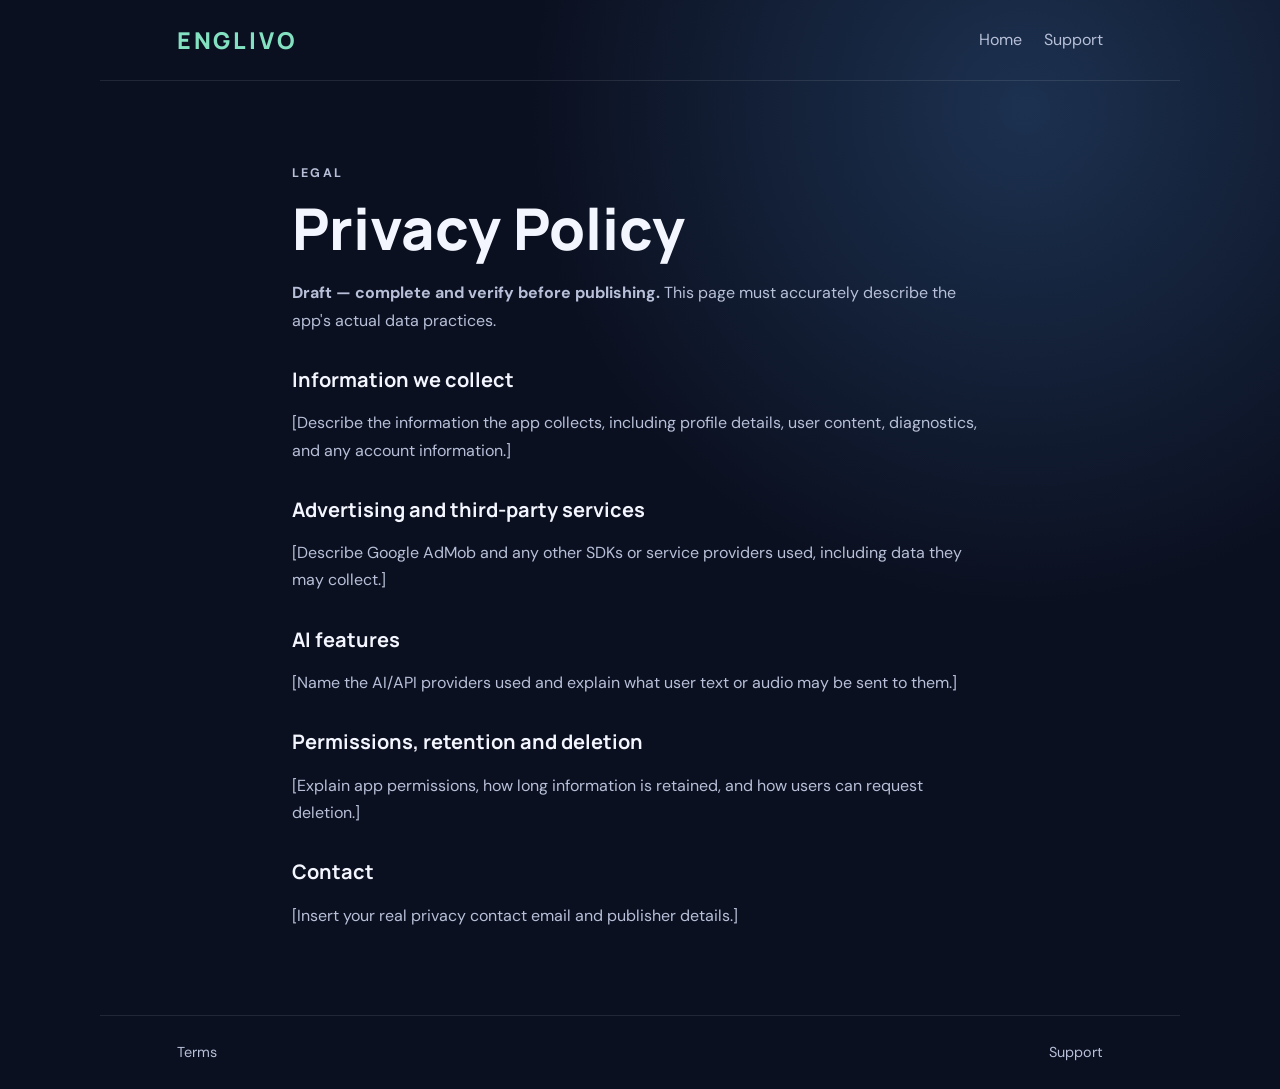
==== privacy.html @ b56e3255 "Add files via upload" ====
<!doctype html><html lang="en"><head><meta charset="utf-8"><meta name="viewport" content="width=device-width,initial-scale=1"><title>Privacy Policy — ENGLIVO</title><link rel="stylesheet" href="style.css"></head><body><header><a class="brand" href="index.html">ENGLIVO</a><nav><a href="index.html">Home</a><a href="support.html">Support</a></nav></header><main class="content"><p class="eyebrow">LEGAL</p><h1>Privacy Policy</h1><p><strong>Draft — complete and verify before publishing.</strong> This page must accurately describe the app's actual data practices.</p><h2>Information we collect</h2><p>[Describe the information the app collects, including profile details, user content, diagnostics, and any account information.]</p><h2>Advertising and third-party services</h2><p>[Describe Google AdMob and any other SDKs or service providers used, including data they may collect.]</p><h2>AI features</h2><p>[Name the AI/API providers used and explain what user text or audio may be sent to them.]</p><h2>Permissions, retention and deletion</h2><p>[Explain app permissions, how long information is retained, and how users can request deletion.]</p><h2>Contact</h2><p>[Insert your real privacy contact email and publisher details.]</p></main><footer><a href="terms.html">Terms</a><a href="support.html">Support</a></footer></body></html>
---- style.css ----
@import url('https://fonts.googleapis.com/css2?family=DM+Sans:wght@400;500;600;700&family=Manrope:wght@600;700;800&display=swap');
:root{--bg:#0b1020;--panel:#121a30;--text:#f4f6ff;--muted:#b7c0d8;--accent:#83e0c0}*{box-sizing:border-box}body{margin:0;background:radial-gradient(circle at 80% 10%,#1c3150 0,transparent 35%),var(--bg);color:var(--text);font-family:'DM Sans',sans-serif;line-height:1.7}header,footer{max-width:1080px;margin:auto;padding:24px 6%;display:flex;align-items:center;justify-content:space-between;gap:20px}header{border-bottom:1px solid #ffffff18}.brand{font:800 1.45rem Manrope,sans-serif;letter-spacing:.12em;color:var(--accent);text-decoration:none}nav,footer{display:flex;gap:22px;flex-wrap:wrap}a{color:var(--muted);text-decoration:none}a:hover{color:var(--accent)}.hero{max-width:1080px;min-height:68vh;margin:auto;padding:100px 6%;display:flex;flex-direction:column;align-items:flex-start;justify-content:center}.eyebrow{color:var(--accent);font-size:.78rem;font-weight:700;letter-spacing:.18em}.hero h1,.content h1{font:800 clamp(2.5rem,7vw,5.2rem)/1.08 Manrope,sans-serif;margin:12px 0 20px}.hero h1 span{color:var(--accent)}.hero>p:not(.eyebrow){max-width:600px;color:var(--muted);font-size:1.15rem}.button{margin-top:18px;background:var(--accent);color:#08131a;padding:13px 22px;border-radius:999px;font-weight:700}.content{max-width:850px;margin:0 auto;padding:70px 6%;min-height:70vh}.content h1{font-size:clamp(2.2rem,5vw,3.6rem)}.content h2{font:700 1.25rem Manrope,sans-serif;margin-top:32px}.content p{color:var(--muted)}footer{border-top:1px solid #ffffff18;color:var(--muted);font-size:.9rem}@media(max-width:600px){header{align-items:flex-start;flex-direction:column}.hero{min-height:60vh;padding-top:65px}footer{flex-direction:column;gap:10px}}
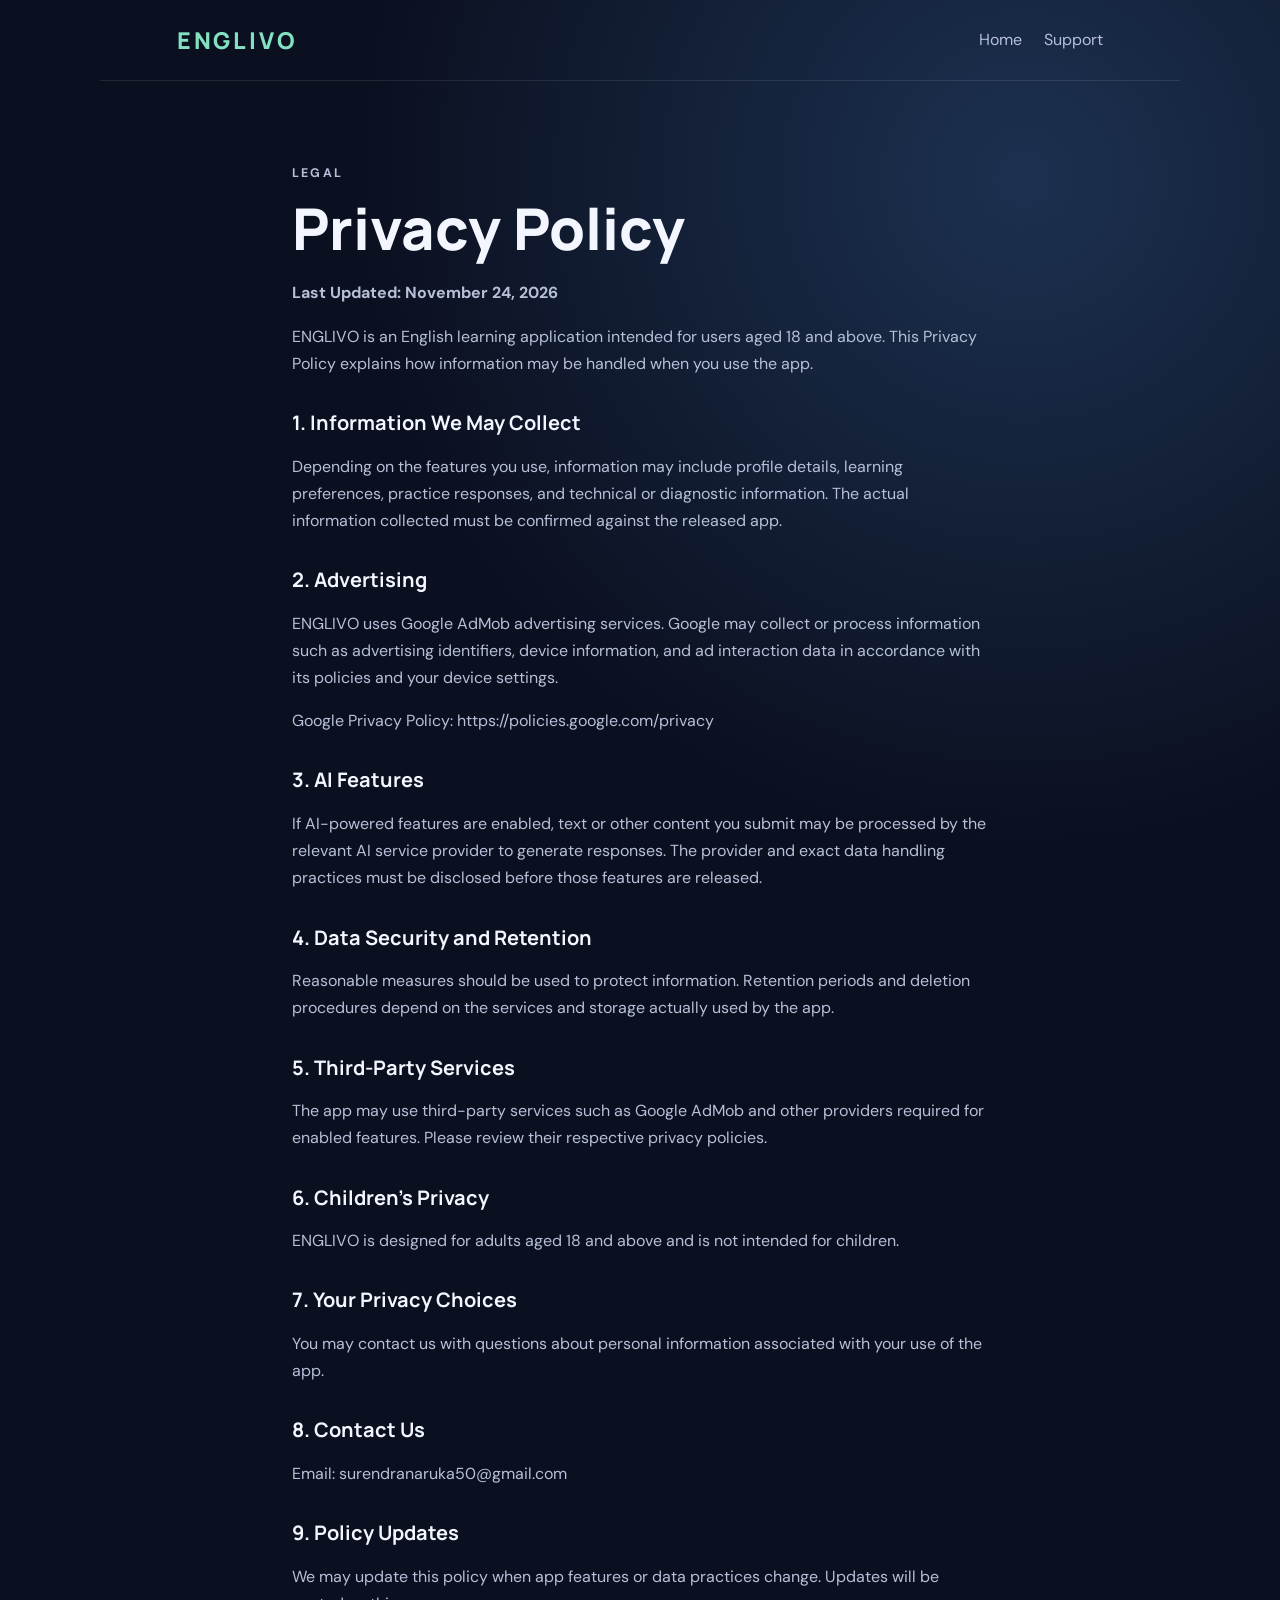
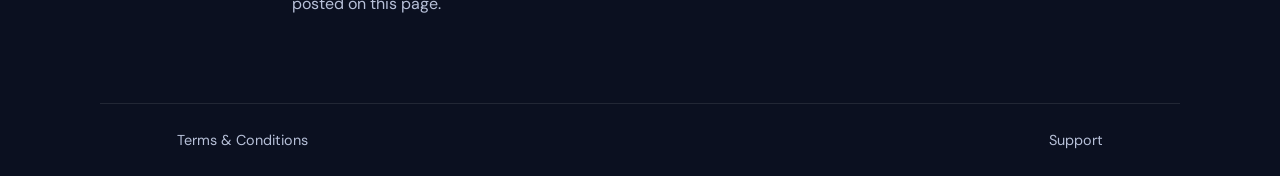
==== commit 9523dba9: "Revise privacy policy with updated information Updated privacy policy content, including information" ====
--- a/privacy.html
+++ b/privacy.html
@@ -1 +1,54 @@
-<!doctype html><html lang="en"><head><meta charset="utf-8"><meta name="viewport" content="width=device-width,initial-scale=1"><title>Privacy Policy — ENGLIVO</title><link rel="stylesheet" href="style.css"></head><body><header><a class="brand" href="index.html">ENGLIVO</a><nav><a href="index.html">Home</a><a href="support.html">Support</a></nav></header><main class="content"><p class="eyebrow">LEGAL</p><h1>Privacy Policy</h1><p><strong>Draft — complete and verify before publishing.</strong> This page must accurately describe the app's actual data practices.</p><h2>Information we collect</h2><p>[Describe the information the app collects, including profile details, user content, diagnostics, and any account information.]</p><h2>Advertising and third-party services</h2><p>[Describe Google AdMob and any other SDKs or service providers used, including data they may collect.]</p><h2>AI features</h2><p>[Name the AI/API providers used and explain what user text or audio may be sent to them.]</p><h2>Permissions, retention and deletion</h2><p>[Explain app permissions, how long information is retained, and how users can request deletion.]</p><h2>Contact</h2><p>[Insert your real privacy contact email and publisher details.]</p></main><footer><a href="terms.html">Terms</a><a href="support.html">Support</a></footer></body></html>+
+<!DOCTYPE html>
+<html lang="en">
+<head>
+<meta charset="UTF-8">
+<meta name="viewport" content="width=device-width, initial-scale=1.0">
+<title>Privacy Policy - ENGLIVO</title>
+<link rel="stylesheet" href="style.css">
+</head>
+<body>
+<header>
+<a class="brand" href="index.html">ENGLIVO</a>
+<nav><a href="index.html">Home</a><a href="support.html">Support</a></nav>
+</header>
+
+<main class="content">
+<p class="eyebrow">LEGAL</p>
+<h1>Privacy Policy</h1>
+<p><strong>Last Updated: November 24, 2026</strong></p>
+
+<p>ENGLIVO is an English learning application intended for users aged 18 and above. This Privacy Policy explains how information may be handled when you use the app.</p>
+
+<h2>1. Information We May Collect</h2>
+<p>Depending on the features you use, information may include profile details, learning preferences, practice responses, and technical or diagnostic information. The actual information collected must be confirmed against the released app.</p>
+
+<h2>2. Advertising</h2>
+<p>ENGLIVO uses Google AdMob advertising services. Google may collect or process information such as advertising identifiers, device information, and ad interaction data in accordance with its policies and your device settings.</p>
+<p>Google Privacy Policy: https://policies.google.com/privacy</p>
+
+<h2>3. AI Features</h2>
+<p>If AI-powered features are enabled, text or other content you submit may be processed by the relevant AI service provider to generate responses. The provider and exact data handling practices must be disclosed before those features are released.</p>
+
+<h2>4. Data Security and Retention</h2>
+<p>Reasonable measures should be used to protect information. Retention periods and deletion procedures depend on the services and storage actually used by the app.</p>
+
+<h2>5. Third-Party Services</h2>
+<p>The app may use third-party services such as Google AdMob and other providers required for enabled features. Please review their respective privacy policies.</p>
+
+<h2>6. Children's Privacy</h2>
+<p>ENGLIVO is designed for adults aged 18 and above and is not intended for children.</p>
+
+<h2>7. Your Privacy Choices</h2>
+<p>You may contact us with questions about personal information associated with your use of the app.</p>
+
+<h2>8. Contact Us</h2>
+<p>Email: <a href="mailto:surendranaruka50@gmail.com">surendranaruka50@gmail.com</a></p>
+
+<h2>9. Policy Updates</h2>
+<p>We may update this policy when app features or data practices change. Updates will be posted on this page.</p>
+</main>
+
+<footer><a href="terms.html">Terms & Conditions</a><a href="support.html">Support</a></footer>
+</body>
+</html>
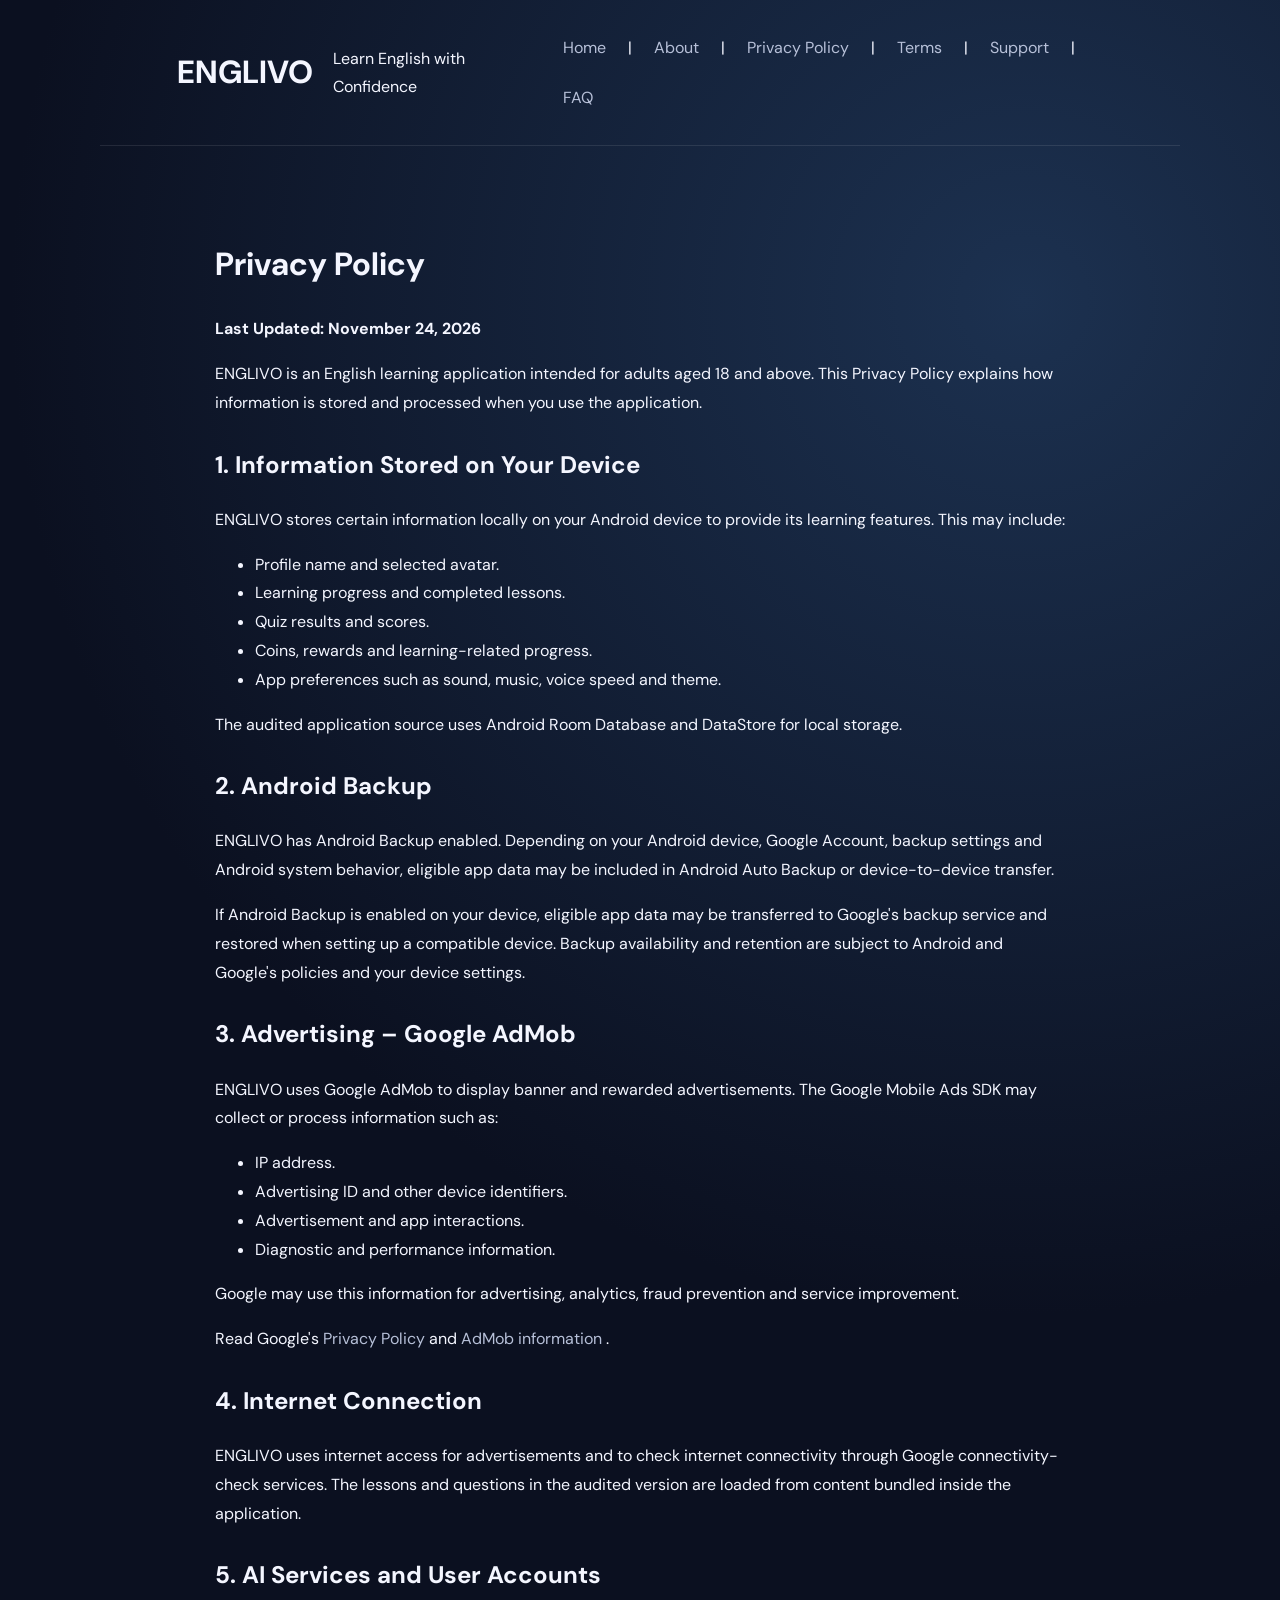
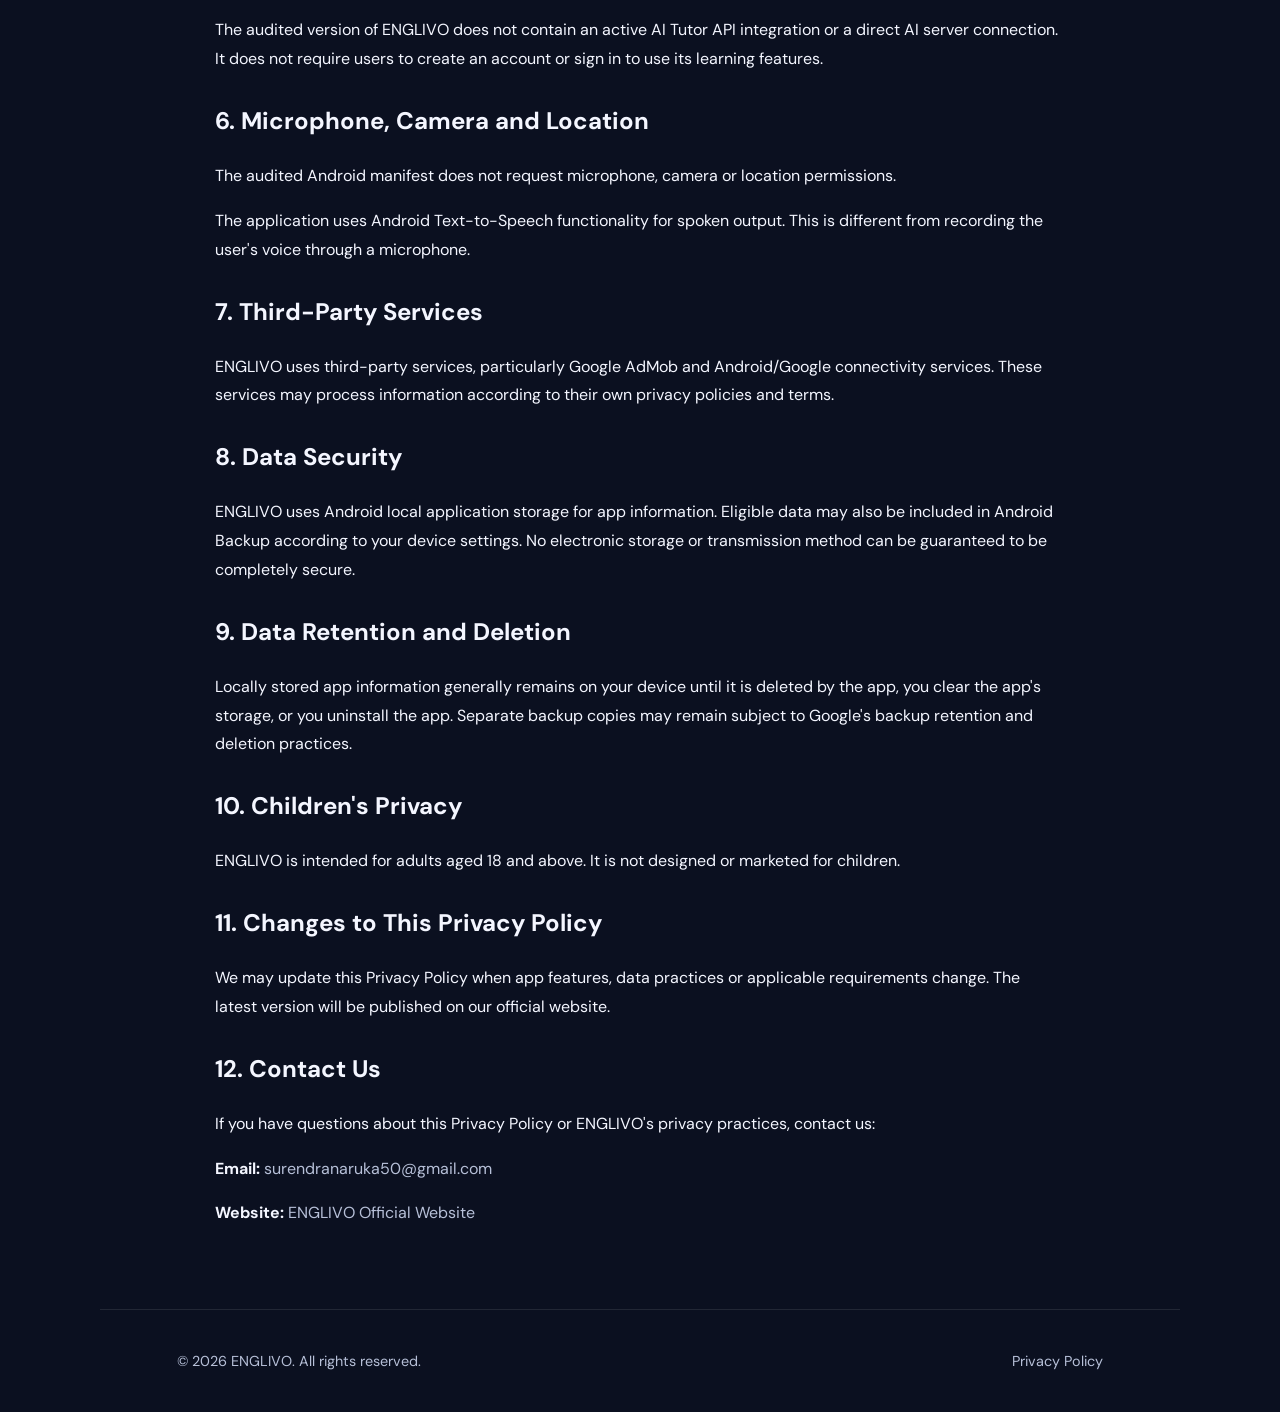
==== commit 006bafcd: "Revise privacy policy content and layout Updated the privacy policy page with enhanced content and s" ====
--- a/privacy.html
+++ b/privacy.html
@@ -2,53 +2,194 @@
 <!DOCTYPE html>
 <html lang="en">
 <head>
-<meta charset="UTF-8">
-<meta name="viewport" content="width=device-width, initial-scale=1.0">
-<title>Privacy Policy - ENGLIVO</title>
-<link rel="stylesheet" href="style.css">
+  <meta charset="UTF-8">
+  <meta name="viewport" content="width=device-width, initial-scale=1.0">
+  <title>Privacy Policy | ENGLIVO</title>
+  <meta name="description" content="Privacy Policy for the ENGLIVO English Learning App.">
+  <link rel="stylesheet" href="style.css">
+  <style>
+    .privacy-content {
+      max-width: 900px;
+      margin: 40px auto;
+      padding: 25px;
+      line-height: 1.8;
+    }
+    .privacy-content h1,
+    .privacy-content h2 {
+      margin-top: 25px;
+    }
+    .privacy-content a {
+      overflow-wrap: anywhere;
+    }
+  </style>
 </head>
 <body>
+
 <header>
-<a class="brand" href="index.html">ENGLIVO</a>
-<nav><a href="index.html">Home</a><a href="support.html">Support</a></nav>
+  <h1>ENGLIVO</h1>
+  <p>Learn English with Confidence</p>
+  <nav>
+    <a href="index.html">Home</a> |
+    <a href="about.html">About</a> |
+    <a href="privacy.html">Privacy Policy</a> |
+    <a href="terms.html">Terms</a> |
+    <a href="support.html">Support</a> |
+    <a href="faq.html">FAQ</a>
+  </nav>
 </header>
 
-<main class="content">
-<p class="eyebrow">LEGAL</p>
+<main class="privacy-content">
+
 <h1>Privacy Policy</h1>
 <p><strong>Last Updated: November 24, 2026</strong></p>
 
-<p>ENGLIVO is an English learning application intended for users aged 18 and above. This Privacy Policy explains how information may be handled when you use the app.</p>
+<p>
+ENGLIVO is an English learning application intended for adults aged
+18 and above. This Privacy Policy explains how information is stored
+and processed when you use the application.
+</p>
 
-<h2>1. Information We May Collect</h2>
-<p>Depending on the features you use, information may include profile details, learning preferences, practice responses, and technical or diagnostic information. The actual information collected must be confirmed against the released app.</p>
+<h2>1. Information Stored on Your Device</h2>
+<p>ENGLIVO stores certain information locally on your Android device
+to provide its learning features. This may include:</p>
+<ul>
+  <li>Profile name and selected avatar.</li>
+  <li>Learning progress and completed lessons.</li>
+  <li>Quiz results and scores.</li>
+  <li>Coins, rewards and learning-related progress.</li>
+  <li>App preferences such as sound, music, voice speed and theme.</li>
+</ul>
+<p>
+The audited application source uses Android Room Database and
+DataStore for local storage.
+</p>
 
-<h2>2. Advertising</h2>
-<p>ENGLIVO uses Google AdMob advertising services. Google may collect or process information such as advertising identifiers, device information, and ad interaction data in accordance with its policies and your device settings.</p>
-<p>Google Privacy Policy: https://policies.google.com/privacy</p>
+<h2>2. Android Backup</h2>
+<p>
+ENGLIVO has Android Backup enabled. Depending on your Android device,
+Google Account, backup settings and Android system behavior, eligible
+app data may be included in Android Auto Backup or device-to-device
+transfer.
+</p>
+<p>
+If Android Backup is enabled on your device, eligible app data may be
+transferred to Google's backup service and restored when setting up
+a compatible device. Backup availability and retention are subject
+to Android and Google's policies and your device settings.
+</p>
 
-<h2>3. AI Features</h2>
-<p>If AI-powered features are enabled, text or other content you submit may be processed by the relevant AI service provider to generate responses. The provider and exact data handling practices must be disclosed before those features are released.</p>
+<h2>3. Advertising – Google AdMob</h2>
+<p>
+ENGLIVO uses Google AdMob to display banner and rewarded advertisements.
+The Google Mobile Ads SDK may collect or process information such as:
+</p>
+<ul>
+  <li>IP address.</li>
+  <li>Advertising ID and other device identifiers.</li>
+  <li>Advertisement and app interactions.</li>
+  <li>Diagnostic and performance information.</li>
+</ul>
+<p>
+Google may use this information for advertising, analytics, fraud
+prevention and service improvement.
+</p>
+<p>
+Read Google's
+<a href="https://policies.google.com/privacy" target="_blank" rel="noopener">
+Privacy Policy
+</a>
+and
+<a href="https://developers.google.com/admob" target="_blank" rel="noopener">
+AdMob information
+</a>.
+</p>
 
-<h2>4. Data Security and Retention</h2>
-<p>Reasonable measures should be used to protect information. Retention periods and deletion procedures depend on the services and storage actually used by the app.</p>
+<h2>4. Internet Connection</h2>
+<p>
+ENGLIVO uses internet access for advertisements and to check internet
+connectivity through Google connectivity-check services.
+The lessons and questions in the audited version are loaded from
+content bundled inside the application.
+</p>
 
-<h2>5. Third-Party Services</h2>
-<p>The app may use third-party services such as Google AdMob and other providers required for enabled features. Please review their respective privacy policies.</p>
+<h2>5. AI Services and User Accounts</h2>
+<p>
+The audited version of ENGLIVO does not contain an active AI Tutor
+API integration or a direct AI server connection. It does not require
+users to create an account or sign in to use its learning features.
+</p>
 
-<h2>6. Children's Privacy</h2>
-<p>ENGLIVO is designed for adults aged 18 and above and is not intended for children.</p>
+<h2>6. Microphone, Camera and Location</h2>
+<p>
+The audited Android manifest does not request microphone, camera
+or location permissions.
+</p>
+<p>
+The application uses Android Text-to-Speech functionality for spoken
+output. This is different from recording the user's voice through
+a microphone.
+</p>
 
-<h2>7. Your Privacy Choices</h2>
-<p>You may contact us with questions about personal information associated with your use of the app.</p>
+<h2>7. Third-Party Services</h2>
+<p>
+ENGLIVO uses third-party services, particularly Google AdMob and
+Android/Google connectivity services. These services may process
+information according to their own privacy policies and terms.
+</p>
 
-<h2>8. Contact Us</h2>
-<p>Email: <a href="mailto:surendranaruka50@gmail.com">surendranaruka50@gmail.com</a></p>
+<h2>8. Data Security</h2>
+<p>
+ENGLIVO uses Android local application storage for app information.
+Eligible data may also be included in Android Backup according to
+your device settings. No electronic storage or transmission method
+can be guaranteed to be completely secure.
+</p>
 
-<h2>9. Policy Updates</h2>
-<p>We may update this policy when app features or data practices change. Updates will be posted on this page.</p>
+<h2>9. Data Retention and Deletion</h2>
+<p>
+Locally stored app information generally remains on your device until
+it is deleted by the app, you clear the app's storage, or you uninstall
+the app. Separate backup copies may remain subject to Google's backup
+retention and deletion practices.
+</p>
+
+<h2>10. Children's Privacy</h2>
+<p>
+ENGLIVO is intended for adults aged 18 and above. It is not designed
+or marketed for children.
+</p>
+
+<h2>11. Changes to This Privacy Policy</h2>
+<p>
+We may update this Privacy Policy when app features, data practices
+or applicable requirements change. The latest version will be
+published on our official website.
+</p>
+
+<h2>12. Contact Us</h2>
+<p>
+If you have questions about this Privacy Policy or ENGLIVO's privacy
+practices, contact us:
+</p>
+<p>
+<strong>Email:</strong>
+<a href="mailto:surendranaruka50@gmail.com">
+surendranaruka50@gmail.com
+</a>
+</p>
+<p>
+<strong>Website:</strong>
+<a href="https://surendranaruka50.github.io/englivo-website/">
+ENGLIVO Official Website
+</a>
+</p>
+
 </main>
 
-<footer><a href="terms.html">Terms & Conditions</a><a href="support.html">Support</a></footer>
+<footer>
+  <p>© 2026 ENGLIVO. All rights reserved.</p>
+  <a href="privacy.html">Privacy Policy</a>
+</footer>
+
 </body>
 </html>
